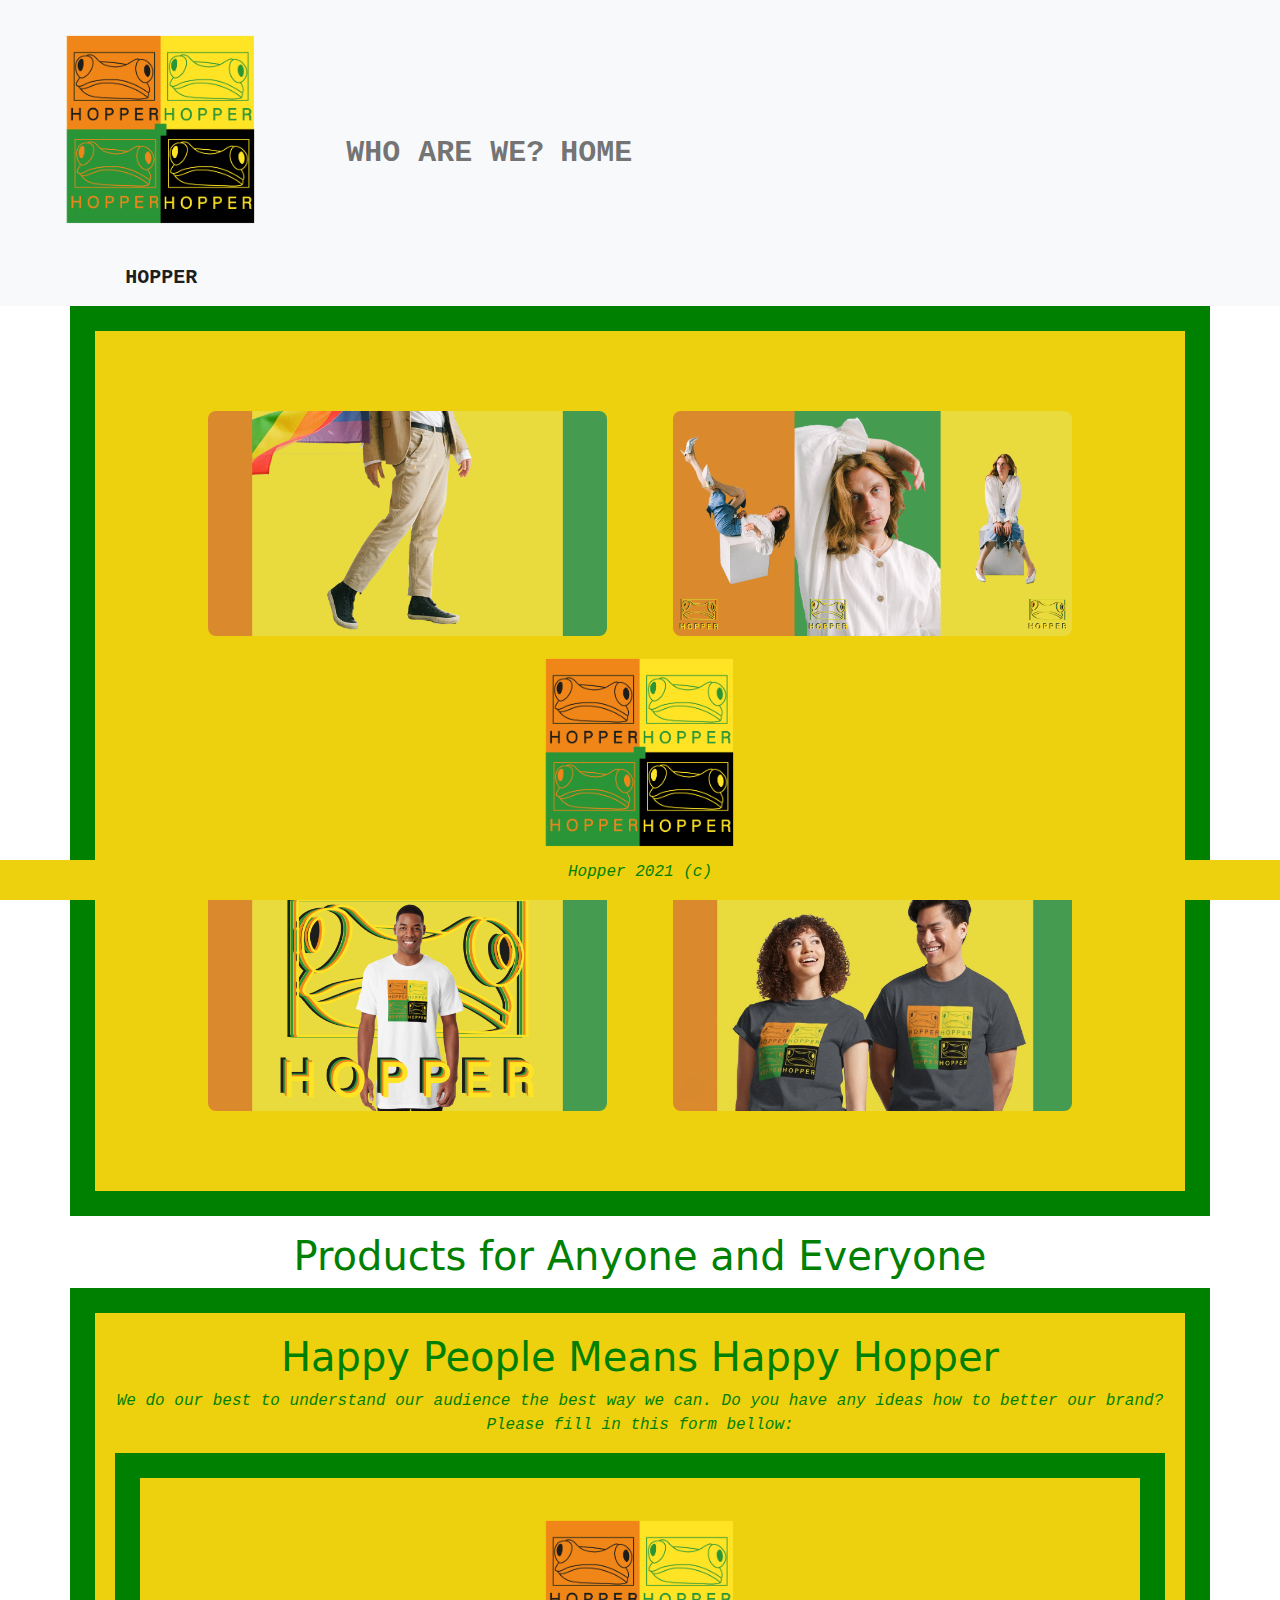
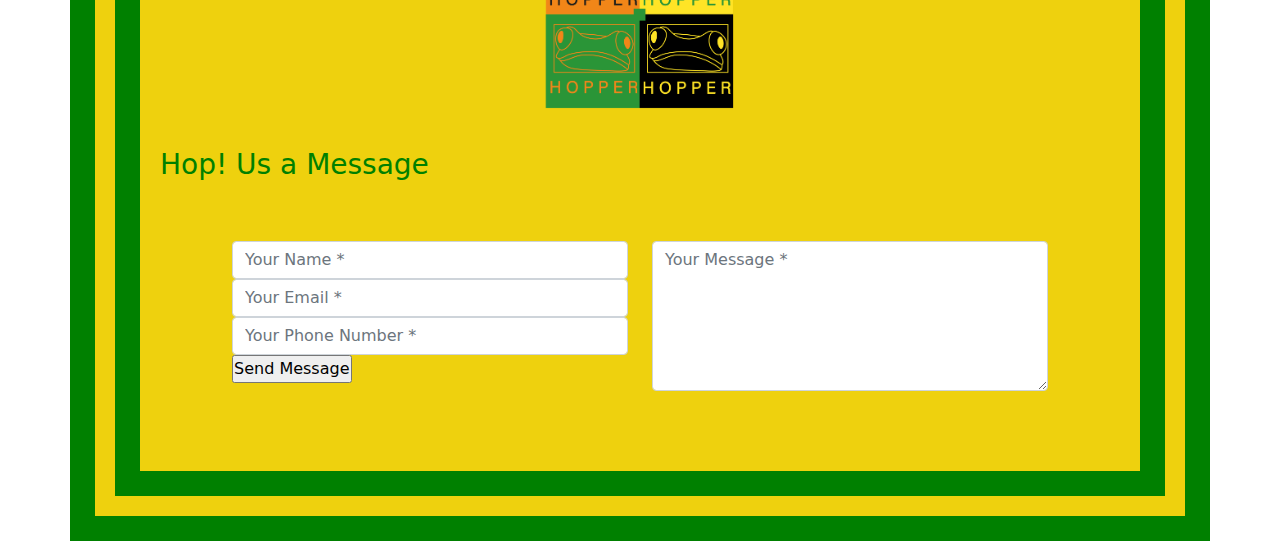
==== index.html @ ab245775 "Update index.html" ====
<!DOCTYPE html>

<html>
	<head>
		<link rel="stylesheet" href="css/bootstrap.min.css">
			<link href="css/my-styles.css" rel="stylesheet" type="text/css">
				<meta charset="utf-8">
    				<meta name="viewport" content="width=device-width, initial-scale=1">
			<title>Bootstrap</title>
	</head>
	<body>
 <header>	
<nav class="navbar navbar-expand-lg navbar-light bg-light">
  <a class="navbar-brand" href="index.html"> <img src="images/hopper-logo-on-t-shirt.png" alt="logo-hopper"> HOPPER </a>
    <ul class="navbar-nav mr-auto">
      <li class="nav-item">
        <a class="nav-link" href="190084.html">WHO ARE WE?</a>
		   </li>
      <li class="nav-item">
		  <a class="nav-link" href="index.html"> HOME </a>
		</li>
	  </ul>
</nav>
	  </header>
			<figure> 
	<div class="container">
			 <div class="row"> 
			   <div class="col-md-6"> 
					 <img src="images/beigepants.png" alt="Hopper beige pants">
				 </div>
  			 	  <div class="col-md-6">
					  <img src="images/hopper2.png" alt= "Hopper man in shirt">
					 	 </div>
				   
    				  <div class="col-md-12">
  					<img src="images/hopper-logo-on-t-shirt.png" alt= "Hopper logo on t-shirt">
						</div>

   				  <div class="col-md-6">
					<img src="images/hopper_long_t-shirt.png" alt= "Hopper long t-shirt">	  
					</div>

				 <div class="col-md-6"> 
					<img src="images/couple1.jpeg" alt= "couple">	  
      				 </div>

          </div>

       </div>
	    </figure>
	    <div class="col-sm-12 col-md-12 col-lg-12"> 
					<h1> Products for Anyone and Everyone </h1> 
		</div>
			<main> 
    <div class= "container" >
				<h1> Happy People Means Happy Hopper</h1>
				<p> We do our best to understand our audience the best way we can. Do you have any ideas how to better our brand? Please fill in this form bellow:</p>
		<div class="container contact-form">
            <div class="contact-image">
                <img src="images/hopper-logo-on-t-shirt.png" alt="Hopper_contact"/>
            </div>
            <form method="post">
                <h3>Hop! Us a Message</h3>
               <div class="row">
                    <div class="col-md-6">
                        <div class="form-group">
                            <input type="text" name="txtName" class="form-control" placeholder="Your Name *" value="" />
                        </div>
                        <div class="form-group">
                            <input type="text" name="txtEmail" class="form-control" placeholder="Your Email *" value="" />
                        </div>
                        <div class="form-group">
                            <input type="text" name="txtPhone" class="form-control" placeholder="Your Phone Number *" value="" />
                        </div>
                        <div class="form-group">
                            <input type="submit" name="btnSubmit" class="btnContact" value="Send Message" />
                        </div>
                    </div>
                    <div class="col-md-6">
                        <div class="form-group">
                            <textarea name="txtMsg" class="form-control" placeholder="Your Message *" style="width: 100%; height: 150px;"></textarea>
                        </div>
                    </div>
                </div>
            </form>
</div>
		
				</div>
		 </main>
	  
			<footer>
				<p> Hopper 2021 (c) </p>
			</footer>
    <script src="js/jquery-3.6.0.slim.min"></script>
			<script src="js/bootstrap.bundle.min.js"></script>
</body>
			</html>
---- css/my-styles.css ----
main { 
			color:green;
			}
		nav { 
		font-size: 30px; 
		color: green;
		background-color: #EED10E;
		font-weight: 700;
		font-style: normal;
}
		h1 { 
			color: green; 
			text-align: center;
			}
		h2 { 
			text-decoration: underline; 
			font-size: 20px; 
			}
		h5{ 
			font-weight: 700;
			font-style: normal;
			color: black;
			background: white;
			opacity: 0.6;
}
		p {
			color: green;
			font-style: italic; 
			font-family: 'Xanh Mono', monospace;
			align-content: center;
			text-align: center
			}
		img {
			border-radius: 8px;
  			display: block;
 			margin-left: auto;
  			margin-right: auto;
            max-width: 400px;
            max-height: 250px;
			}
		body {
			}
		header {
			color: green;
			background: #EED10E;
			font-style: italic; 
			font-family: 'Xanh Mono', monospace;
            width: 100%;
			text-align: center;
			}
		#my-id { 
			background-color: pink;
			font-style: italic; 
			}
		.row {   	
			margin: 40px;
			padding: 20px; 
			}
		.col { 
			margin: 40px;
			padding: 20px; 
			}
		.container-2 {
			width: 40px;
			height: 25px;
			}
		footer {
			position: fixed;
 			left: 0;
  			bottom: 0;
  			width: 100%;
 			background-color: #EED10E;
  			color: green;
  			text-align: center
			}
		.footer {
  			position: fixed;
 			left: 0;
  			bottom: 0;
  			width: 100%;
 			background-color: #EED10E;
  			color: green;
  			text-align: center;
			}
		.my-class { 
			text-align: center; 
			margin: 10px;
			}
		.container {
			background: #EED10E; 
			padding: 20px; 
			border: 25px solid green;
			}
		* 	{
			margin: 0;
			padding: 0;
			}
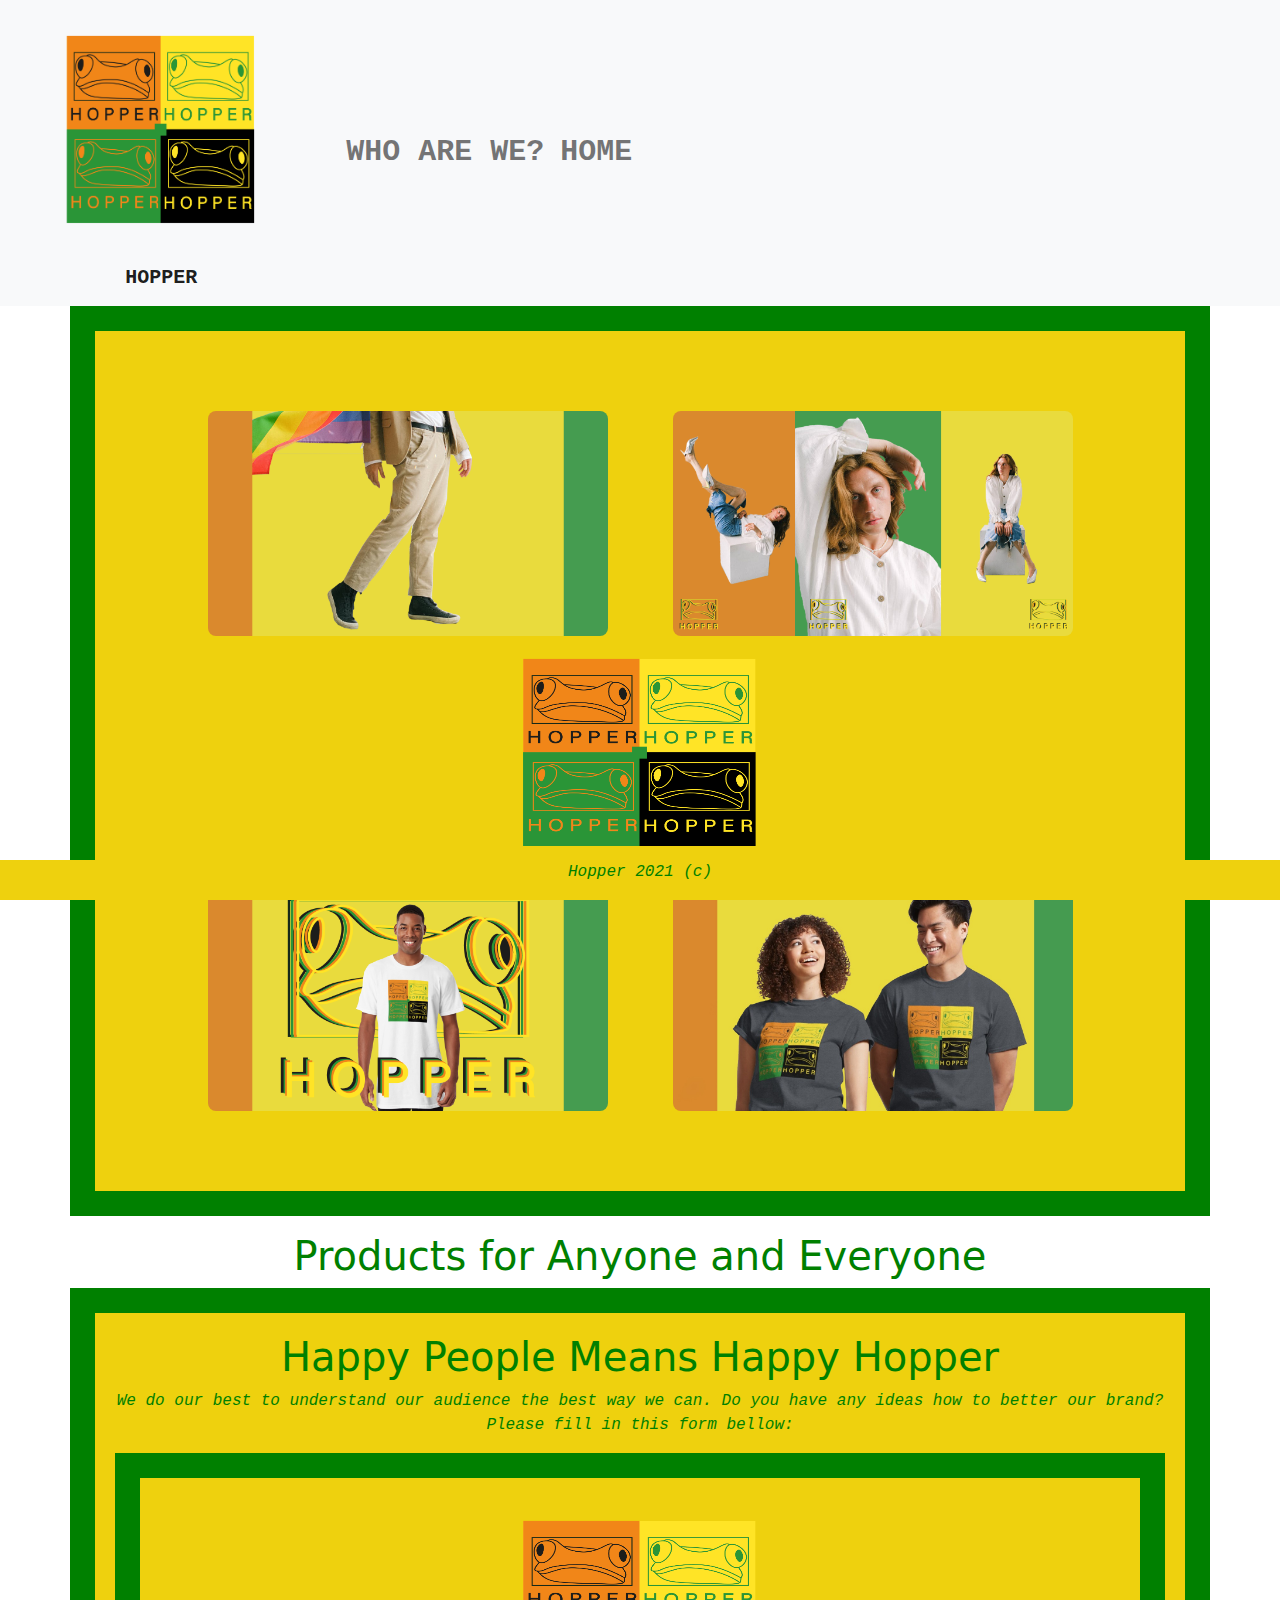
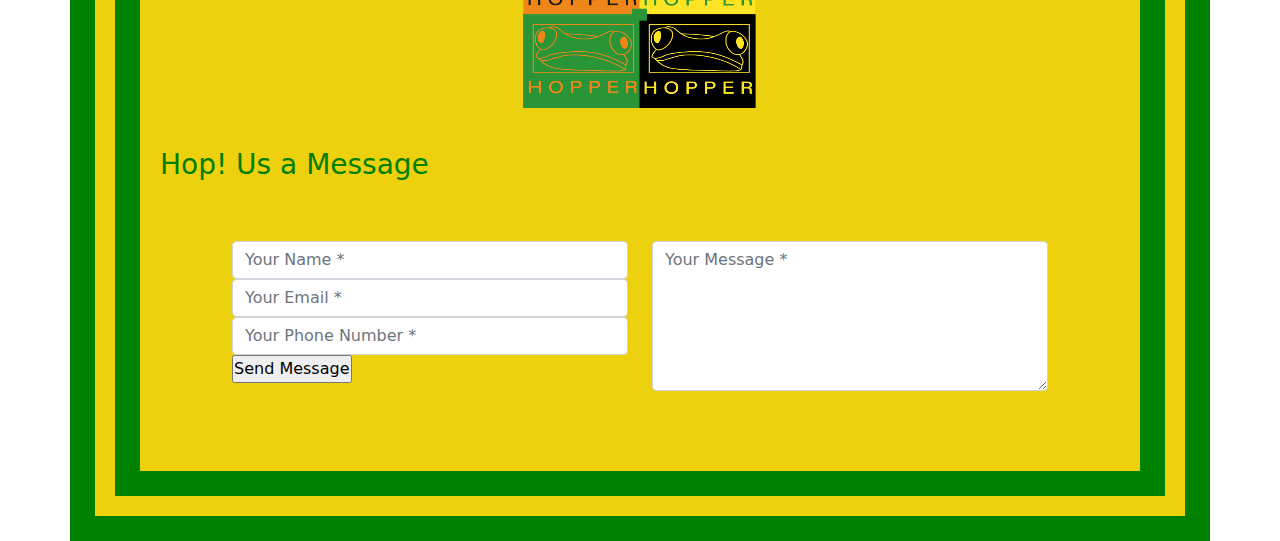
==== commit 7c5ab670: "Update index.html" ====
--- a/index.html
+++ b/index.html
@@ -26,22 +26,22 @@
 	<div class="container">
 			 <div class="row"> 
 			   <div class="col-md-6"> 
-					 <img src="images/beigepants.png" alt="Hopper beige pants">
+					 <img class="img-responsive" src="images/beigepants.png" alt="Hopper beige pants">
 				 </div>
   			 	  <div class="col-md-6">
-					  <img src="images/hopper2.png" alt= "Hopper man in shirt">
+					  <img class="img-responsive" src="images/hopper2.png" alt= "Hopper man in shirt">
 					 	 </div>
 				   
     				  <div class="col-md-12">
-  					<img src="images/hopper-logo-on-t-shirt.png" alt= "Hopper logo on t-shirt">
+  					<img class="img-responsive" src="images/hopper-logo-on-t-shirt.png" alt= "Hopper logo on t-shirt">
 						</div>
 
    				  <div class="col-md-6">
-					<img src="images/hopper_long_t-shirt.png" alt= "Hopper long t-shirt">	  
+					<img class="img-responsive" src="images/hopper_long_t-shirt.png" alt= "Hopper long t-shirt">	  
 					</div>
 
 				 <div class="col-md-6"> 
-					<img src="images/couple1.jpeg" alt= "couple">	  
+					<img class="img-responsive"  src="images/couple1.jpeg" alt= "couple">	  
       				 </div>
 
           </div>
@@ -57,7 +57,7 @@
 				<p> We do our best to understand our audience the best way we can. Do you have any ideas how to better our brand? Please fill in this form bellow:</p>
 		<div class="container contact-form">
             <div class="contact-image">
-                <img src="images/hopper-logo-on-t-shirt.png" alt="Hopper_contact"/>
+                <img class="img-responsive" src="images/hopper-logo-on-t-shirt.png" alt="Hopper_contact"/>
             </div>
             <form method="post">
                 <h3>Hop! Us a Message</h3>
--- a/css/my-styles.css
+++ b/css/my-styles.css
@@ -2,11 +2,11 @@
 			color:green;
 			}
 		nav { 
-		font-size: 30px; 
-		color: green;
-		background-color: #EED10E;
-		font-weight: 700;
-		font-style: normal;
+			font-size: 30px; 
+			color: green;
+			background-color: #EED10E;
+			font-weight: 700;
+			font-style: normal;
 }
 		h1 { 
 			color: green; 
@@ -37,6 +37,8 @@
   			margin-right: auto;
             max-width: 400px;
             max-height: 250px;
+			width: 100%;
+			height: auto;
 			}
 		body {
 			}
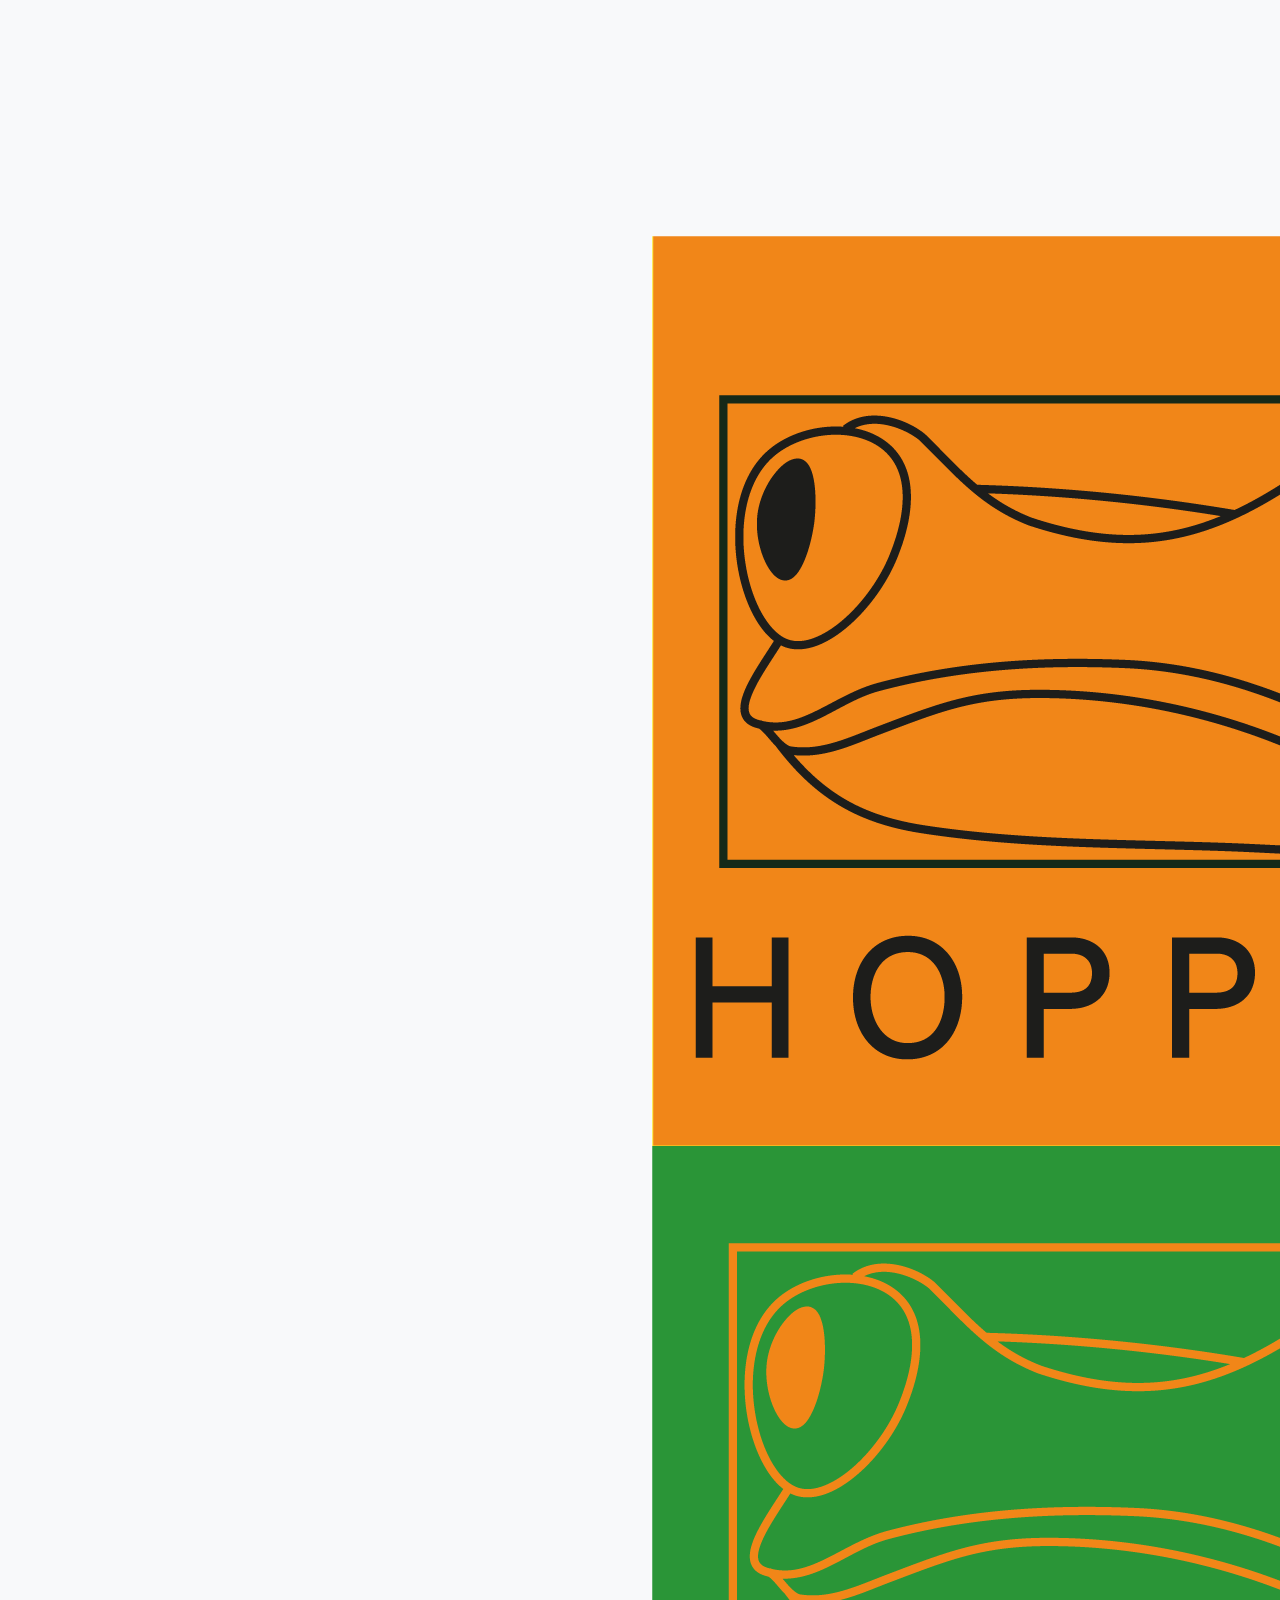
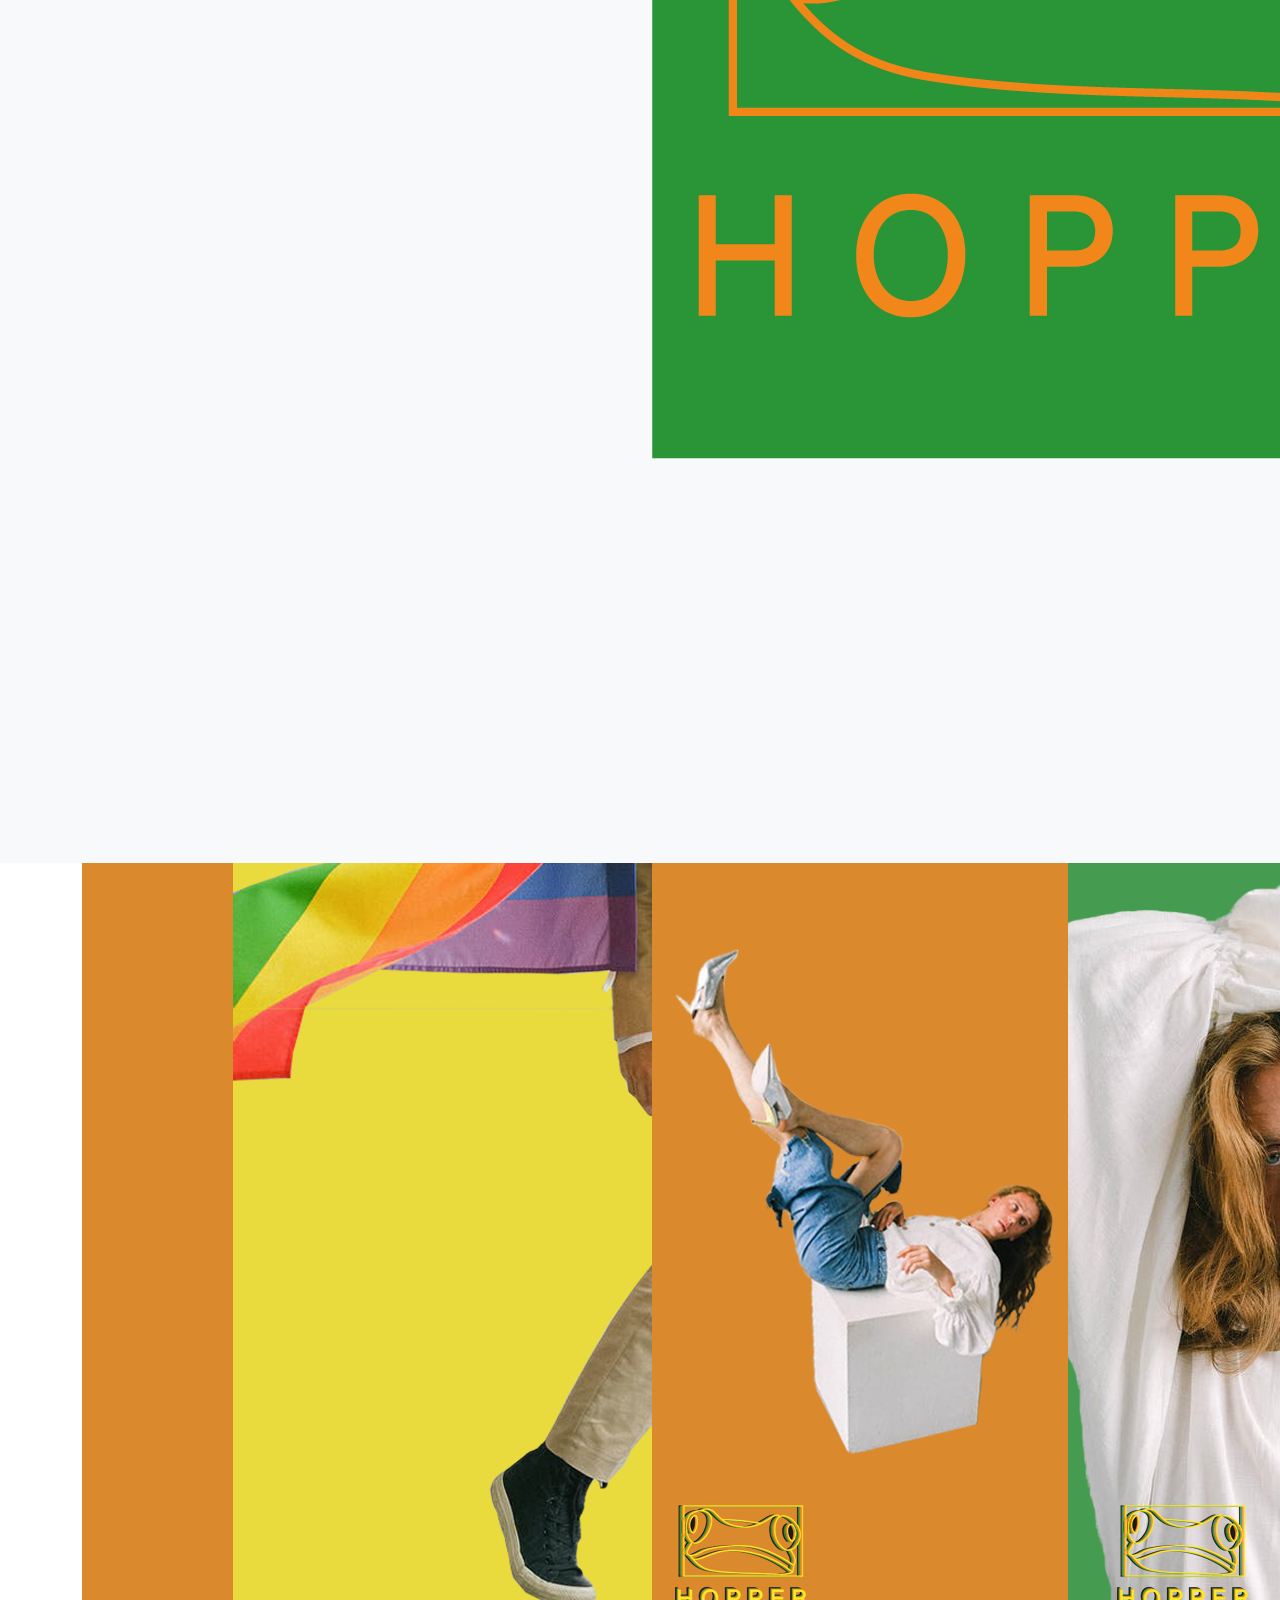
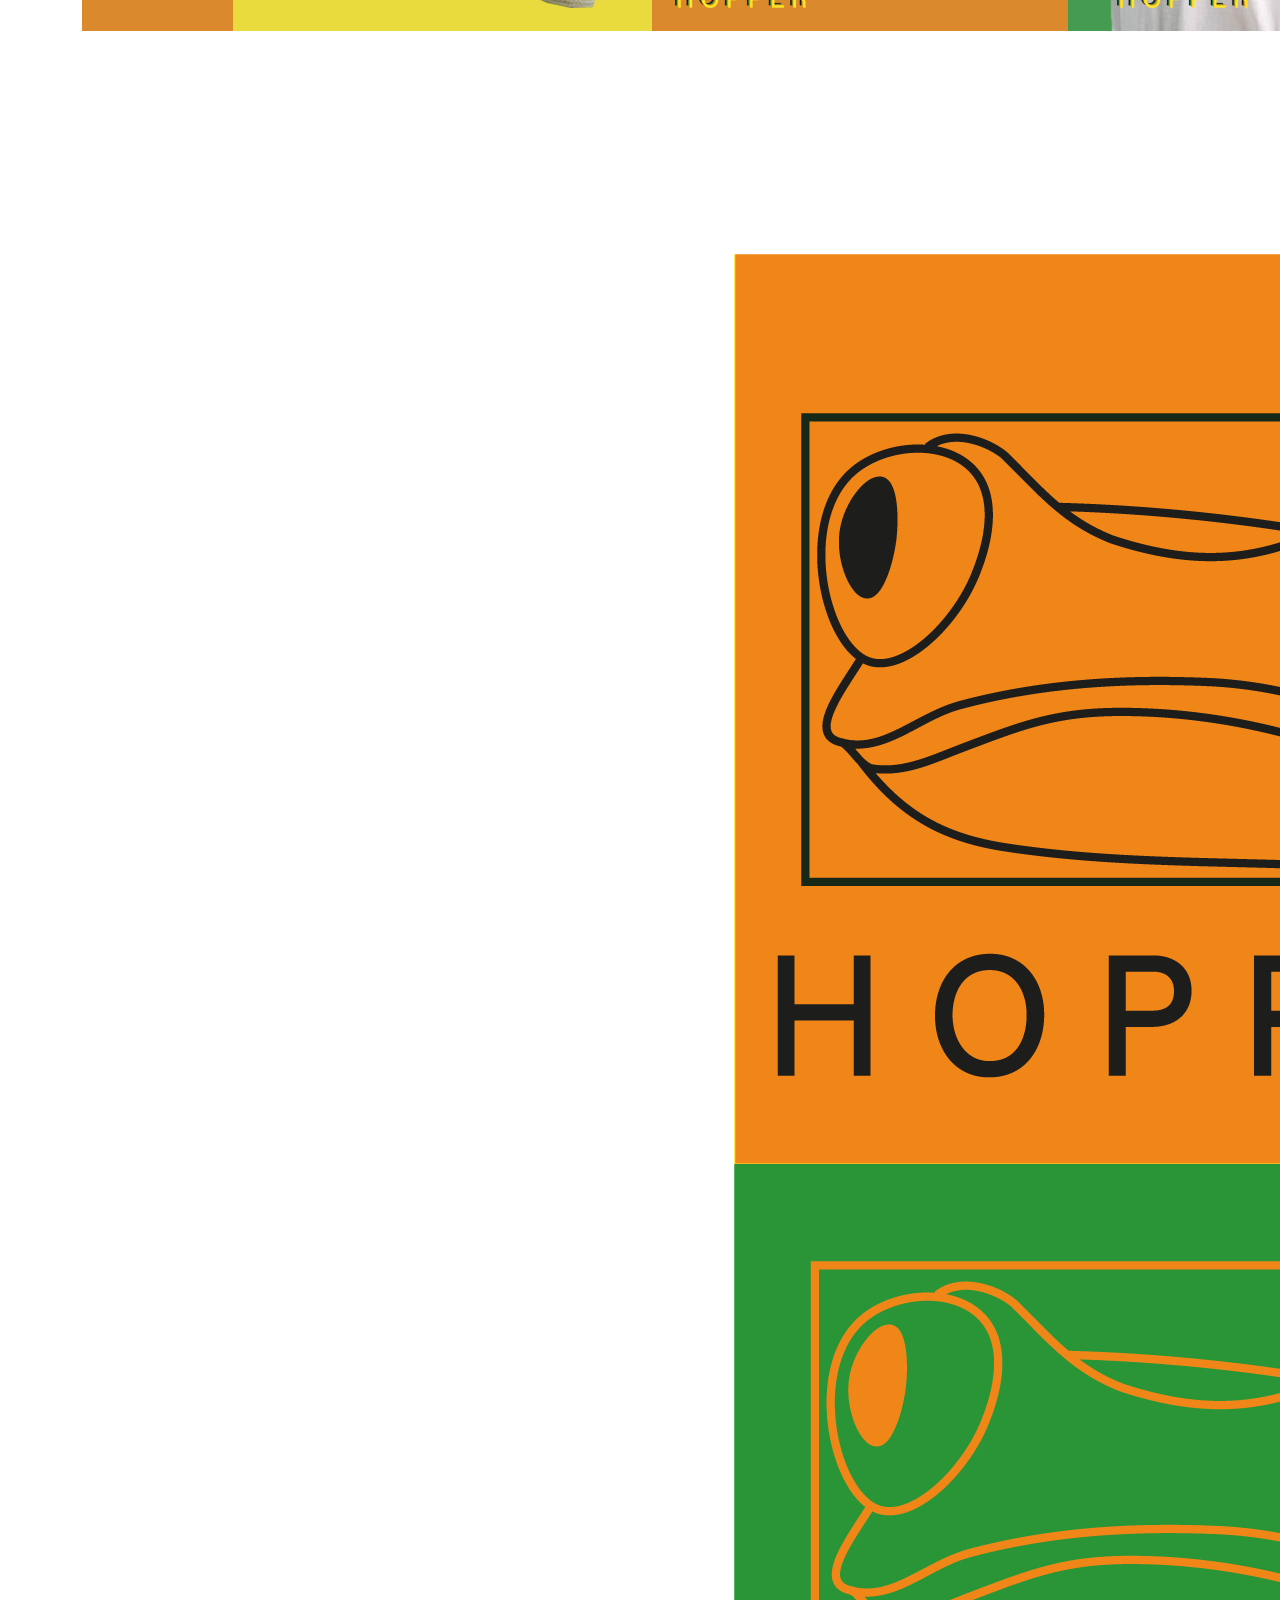
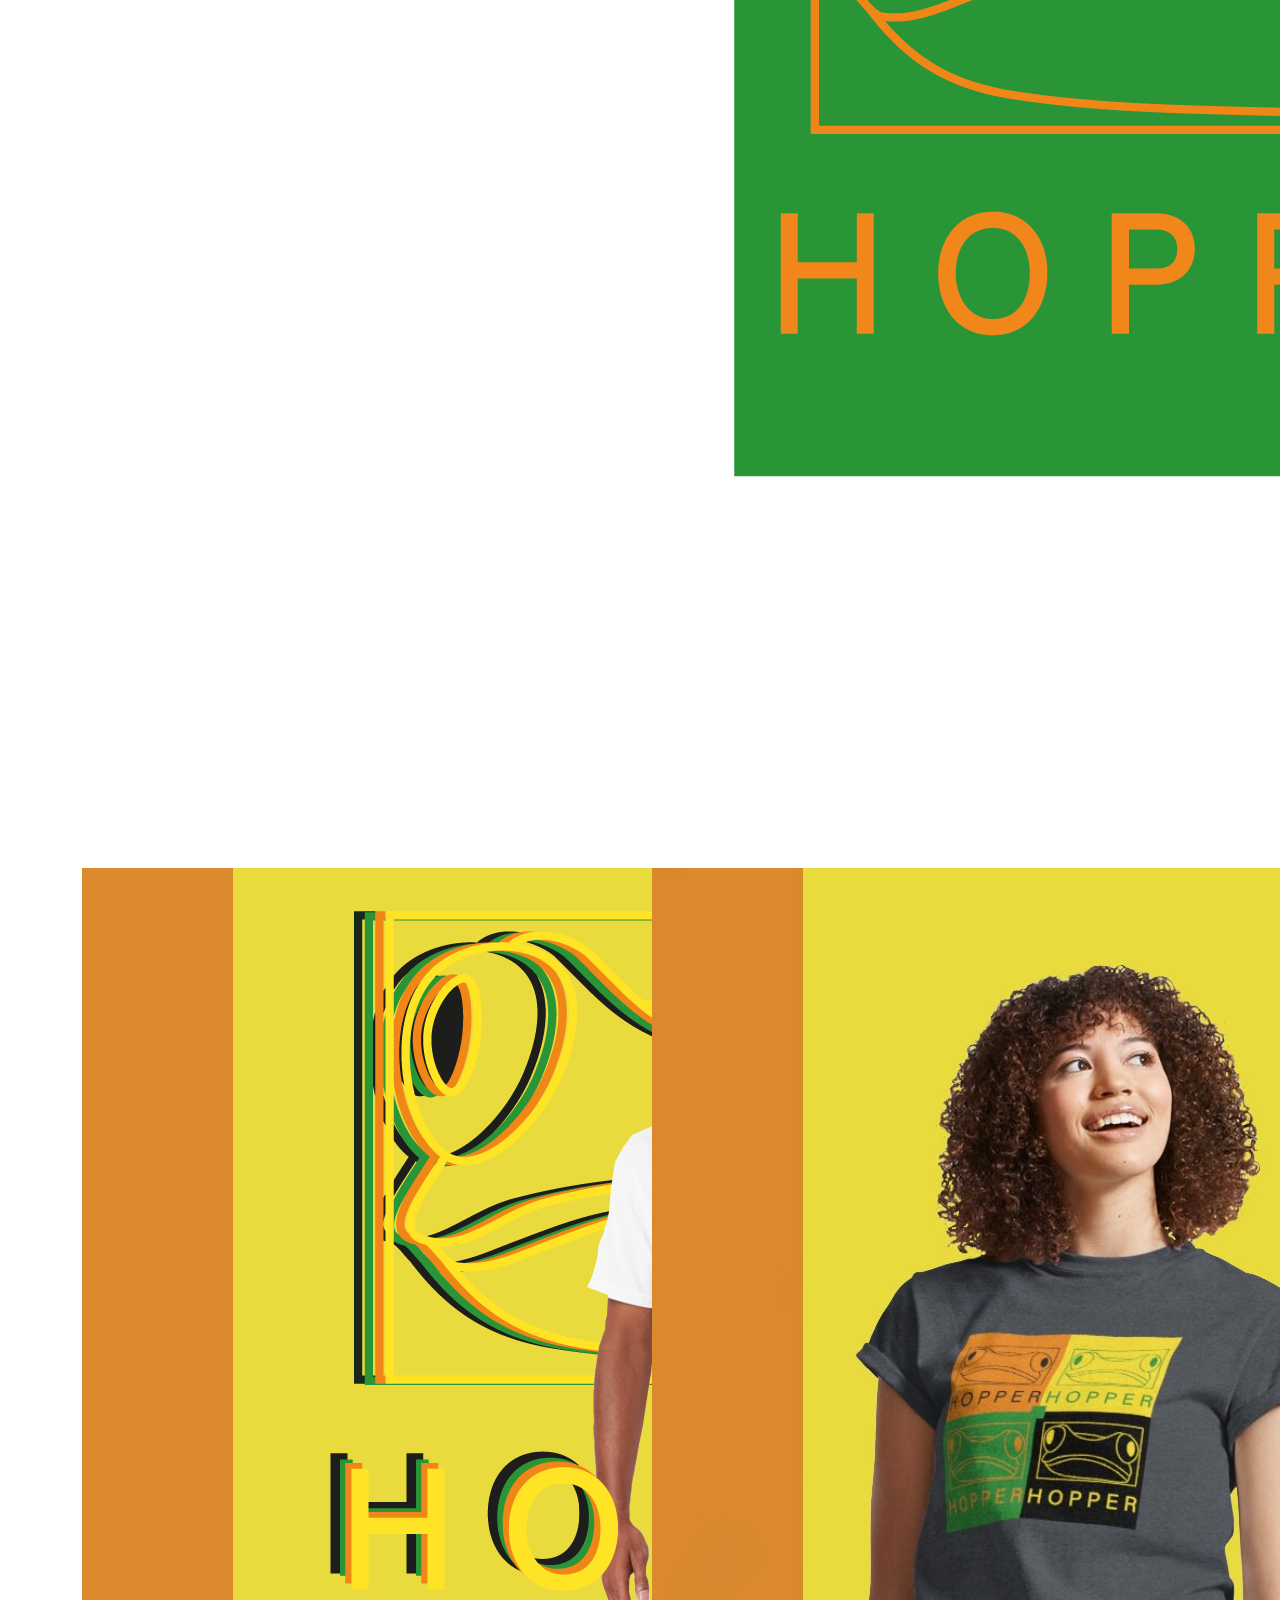
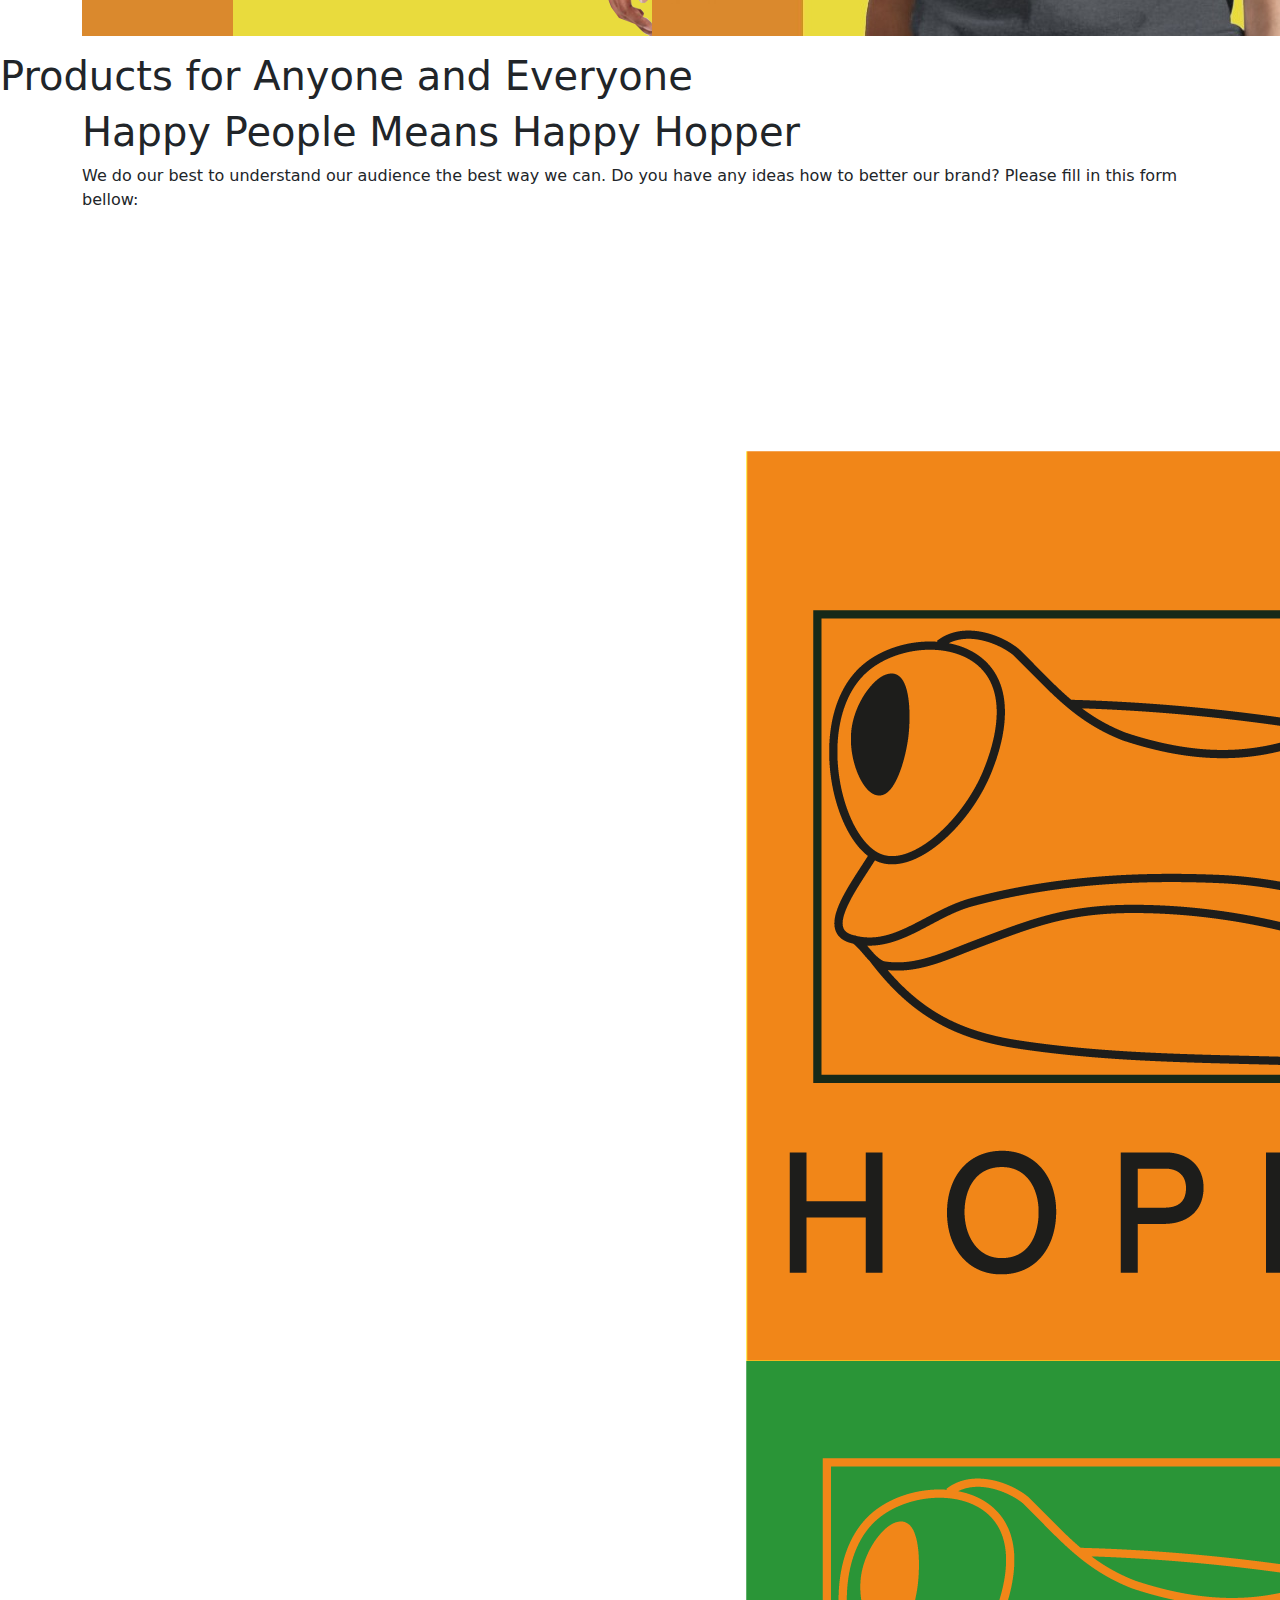
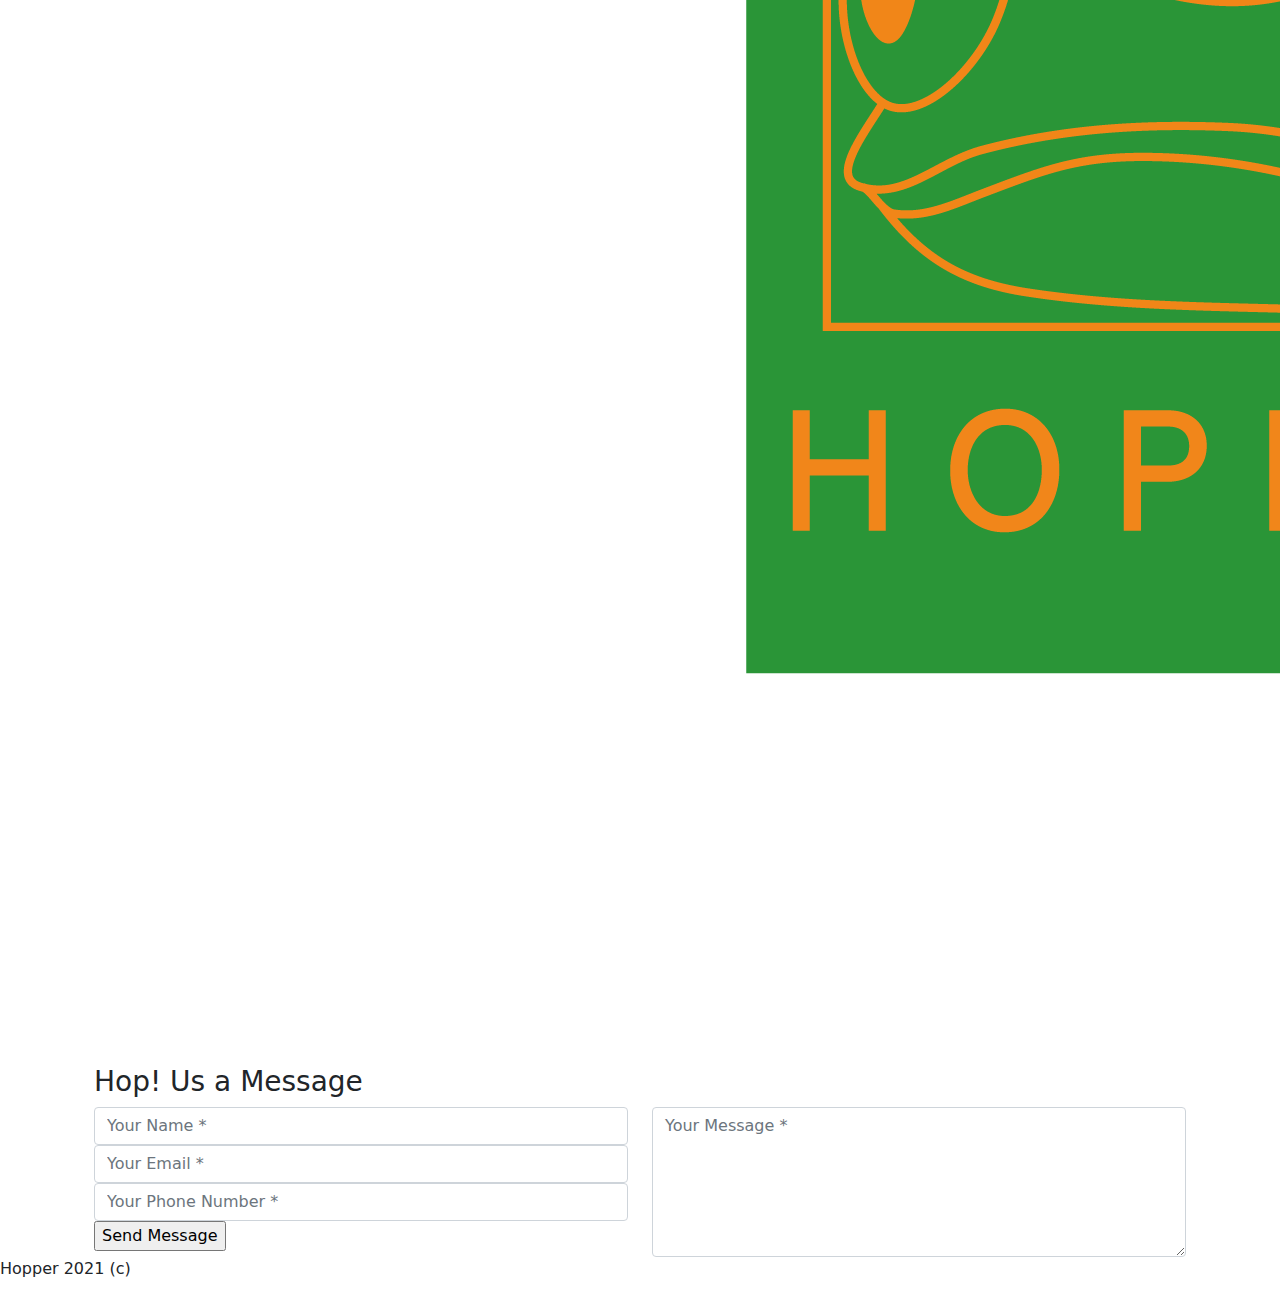
==== commit 7fe3bc1d: "Update index.html" ====
--- a/index.html
+++ b/index.html
@@ -3,7 +3,7 @@
 <html>
 	<head>
 		<link rel="stylesheet" href="css/bootstrap.min.css">
-			<link href="css/my-styles.css" rel="stylesheet" type="text/css">
+			<link href="css/styles.css" rel="stylesheet" type="text/css">
 				<meta charset="utf-8">
     				<meta name="viewport" content="width=device-width, initial-scale=1">
 			<title>Bootstrap</title>
@@ -11,7 +11,7 @@
 	<body>
  <header>	
 <nav class="navbar navbar-expand-lg navbar-light bg-light">
-  <a class="navbar-brand" href="index.html"> <img src="images/hopper-logo-on-t-shirt.png" alt="logo-hopper"> HOPPER </a>
+  <a class="navbar-brand" href="index.html"> <img class="img-responsive" src="images/hopper-logo-on-t-shirt.png" alt="logo-hopper"> HOPPER </a>
     <ul class="navbar-nav mr-auto">
       <li class="nav-item">
         <a class="nav-link" href="190084.html">WHO ARE WE?</a>
@@ -48,7 +48,7 @@
 
        </div>
 	    </figure>
-	    <div class="col-sm-12 col-md-12 col-lg-12"> 
+	    <div class="col-sm-3 col-md-6 col-lg-12"> 
 					<h1> Products for Anyone and Everyone </h1> 
 		</div>
 			<main> 
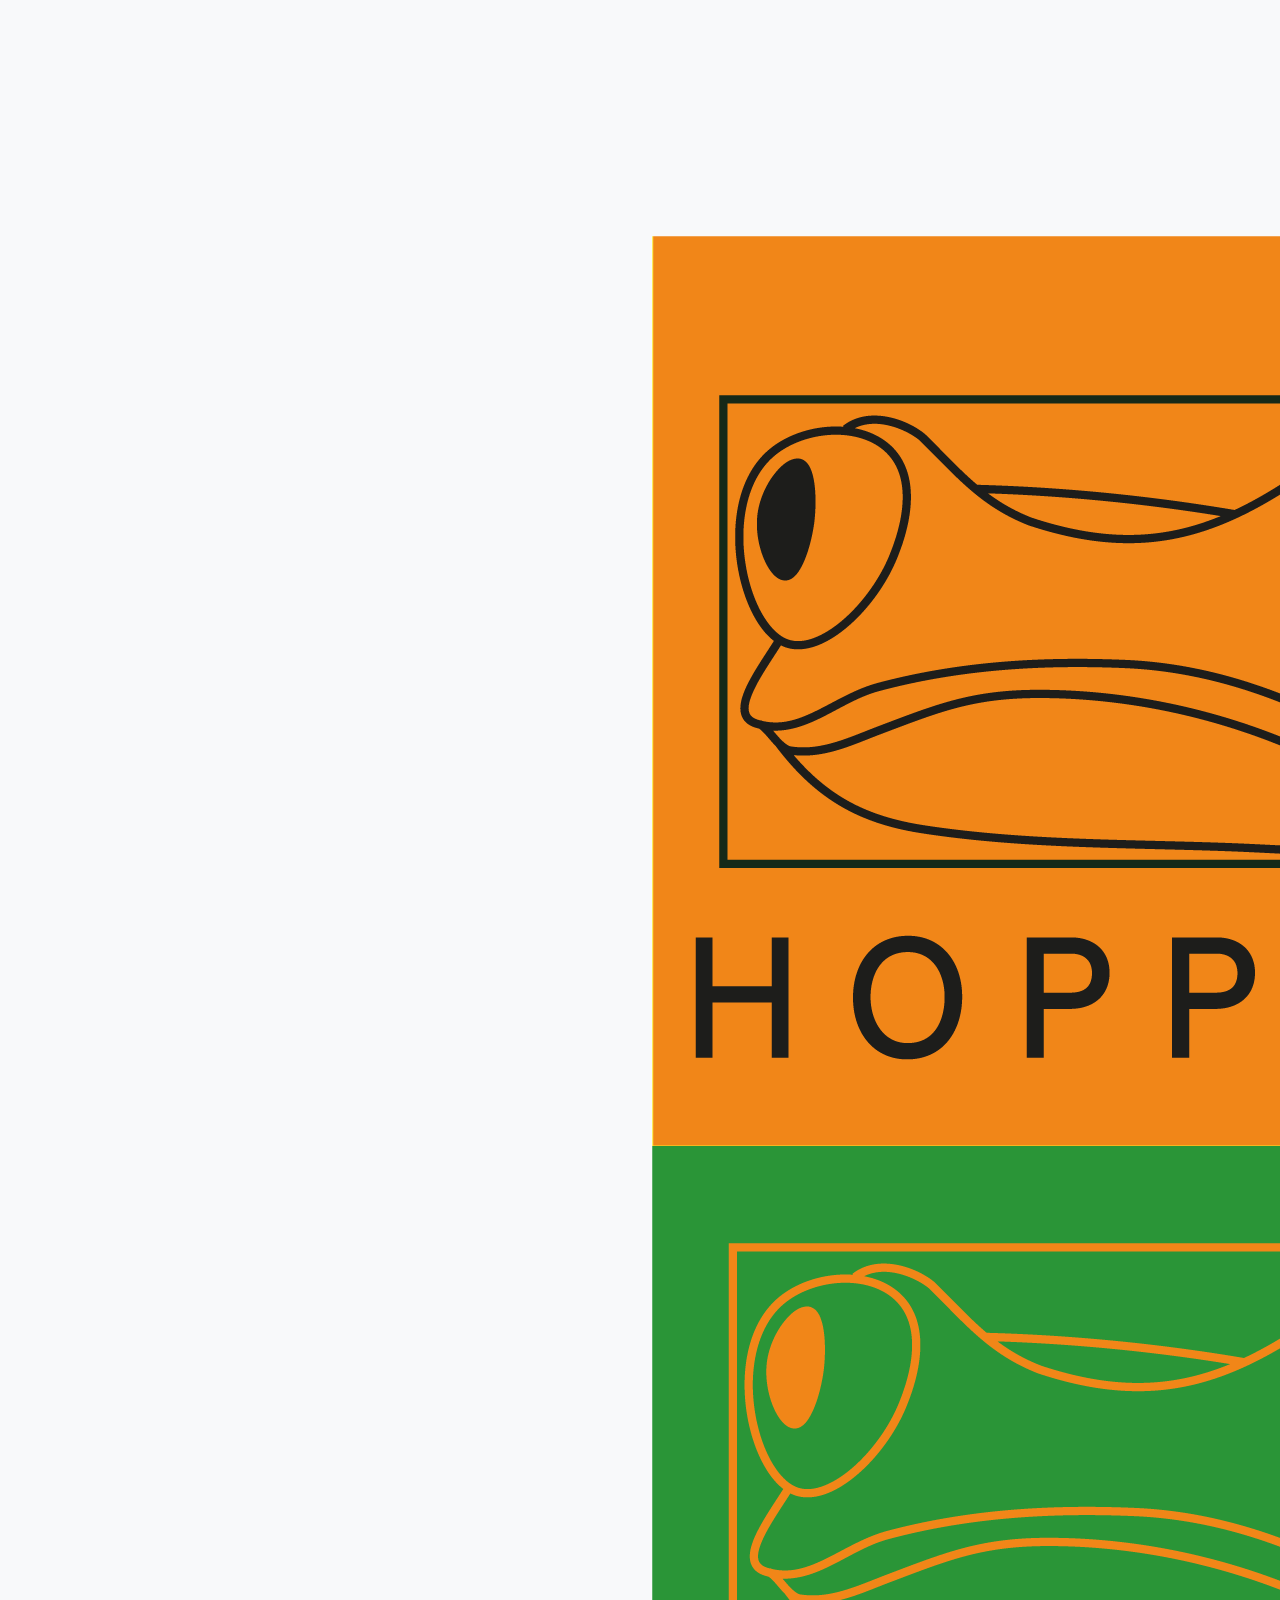
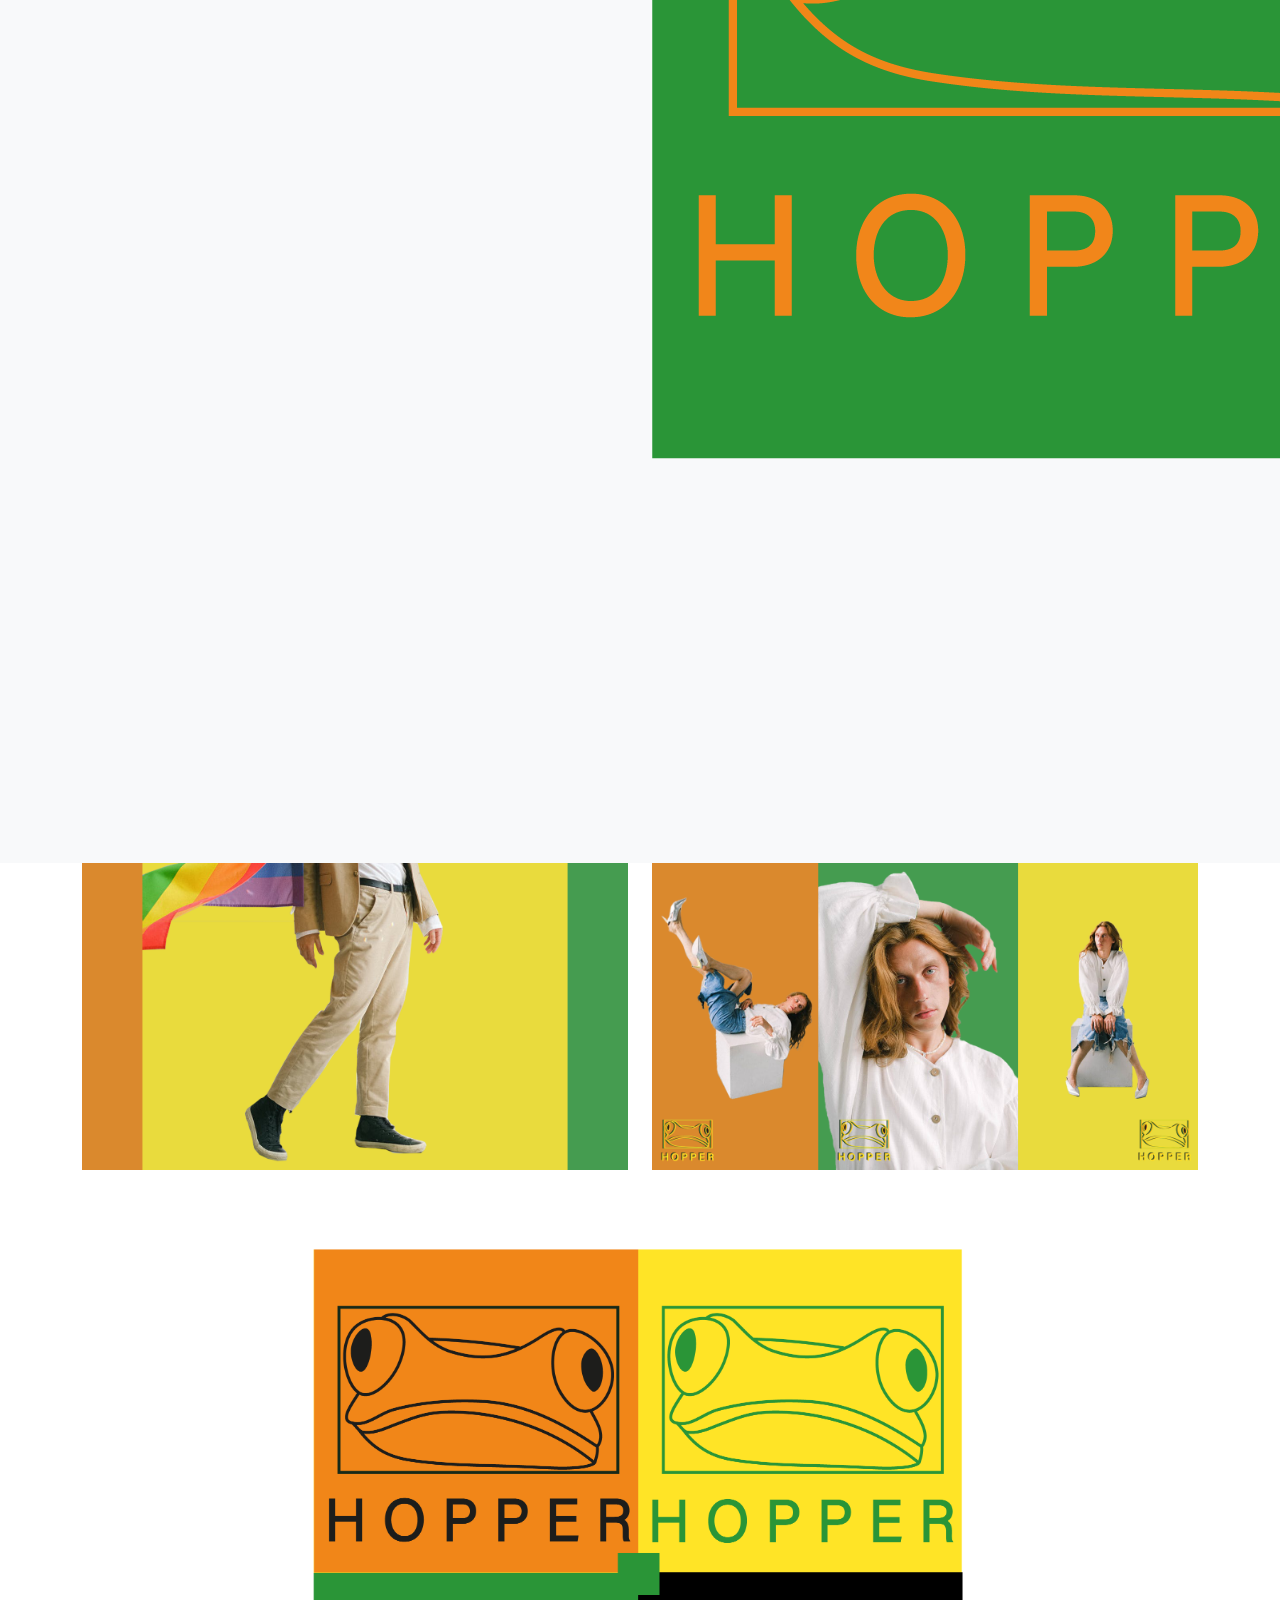
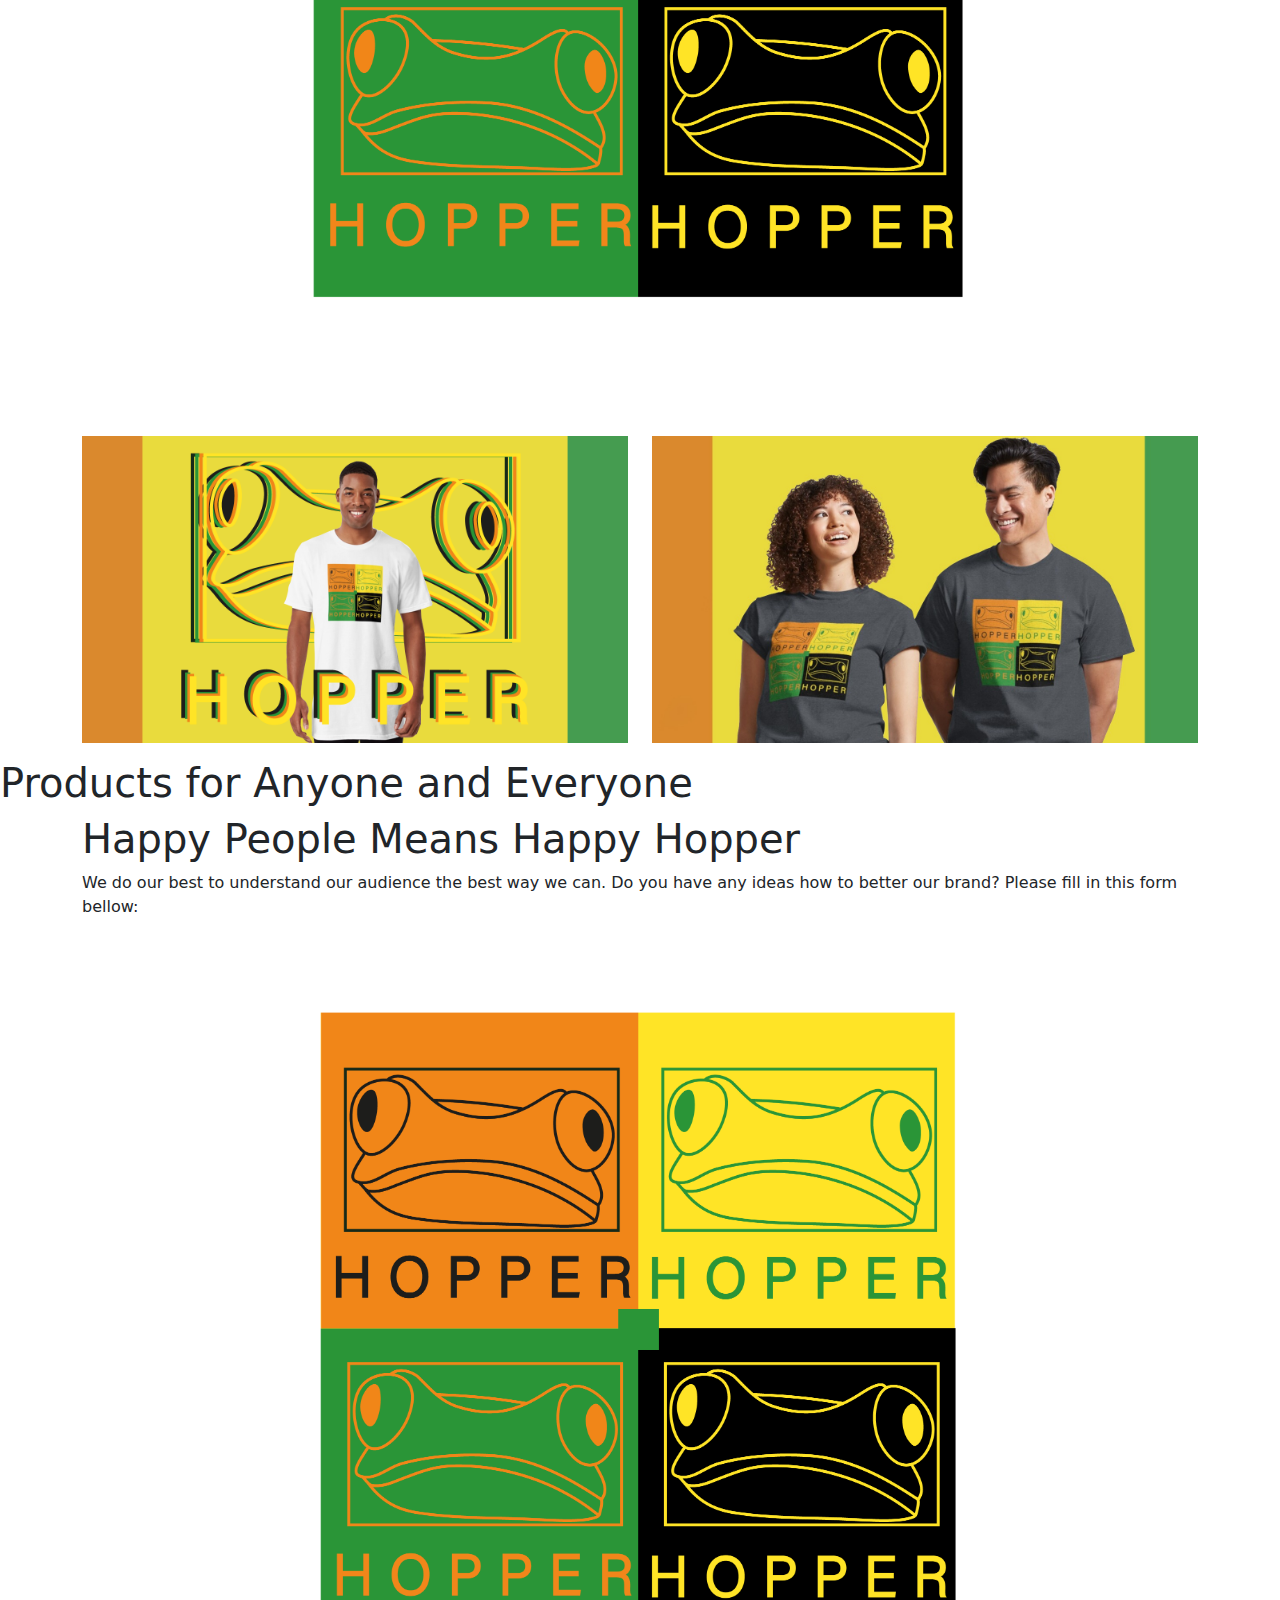
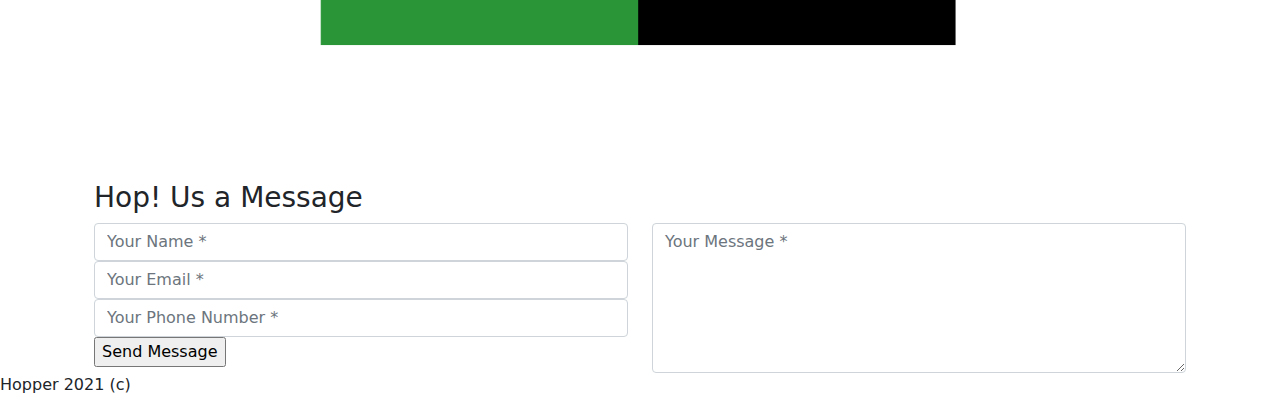
==== commit be092abc: "Update index.html" ====
--- a/index.html
+++ b/index.html
@@ -26,22 +26,22 @@
 	<div class="container">
 			 <div class="row"> 
 			   <div class="col-md-6"> 
-					 <img class="img-responsive" src="images/beigepants.png" alt="Hopper beige pants">
+					 <img class="img-fluid" src="images/beigepants.png" alt="Hopper beige pants">
 				 </div>
   			 	  <div class="col-md-6">
-					  <img class="img-responsive" src="images/hopper2.png" alt= "Hopper man in shirt">
+					  <img class="img-fluid" src="images/hopper2.png" alt= "Hopper man in shirt">
 					 	 </div>
 				   
     				  <div class="col-md-12">
-  					<img class="img-responsive" src="images/hopper-logo-on-t-shirt.png" alt= "Hopper logo on t-shirt">
+  					<img class="img-fluid" src="images/hopper-logo-on-t-shirt.png" alt= "Hopper logo on t-shirt">
 						</div>
 
    				  <div class="col-md-6">
-					<img class="img-responsive" src="images/hopper_long_t-shirt.png" alt= "Hopper long t-shirt">	  
+					<img class="img-fluid" src="images/hopper_long_t-shirt.png" alt= "Hopper long t-shirt">	  
 					</div>
 
 				 <div class="col-md-6"> 
-					<img class="img-responsive"  src="images/couple1.jpeg" alt= "couple">	  
+					<img class="img-fluid"  src="images/couple1.jpeg" alt= "couple">	  
       				 </div>
 
           </div>
@@ -57,7 +57,7 @@
 				<p> We do our best to understand our audience the best way we can. Do you have any ideas how to better our brand? Please fill in this form bellow:</p>
 		<div class="container contact-form">
             <div class="contact-image">
-                <img class="img-responsive" src="images/hopper-logo-on-t-shirt.png" alt="Hopper_contact"/>
+                <img class="img-fluid" src="images/hopper-logo-on-t-shirt.png" alt="Hopper_contact"/>
             </div>
             <form method="post">
                 <h3>Hop! Us a Message</h3>
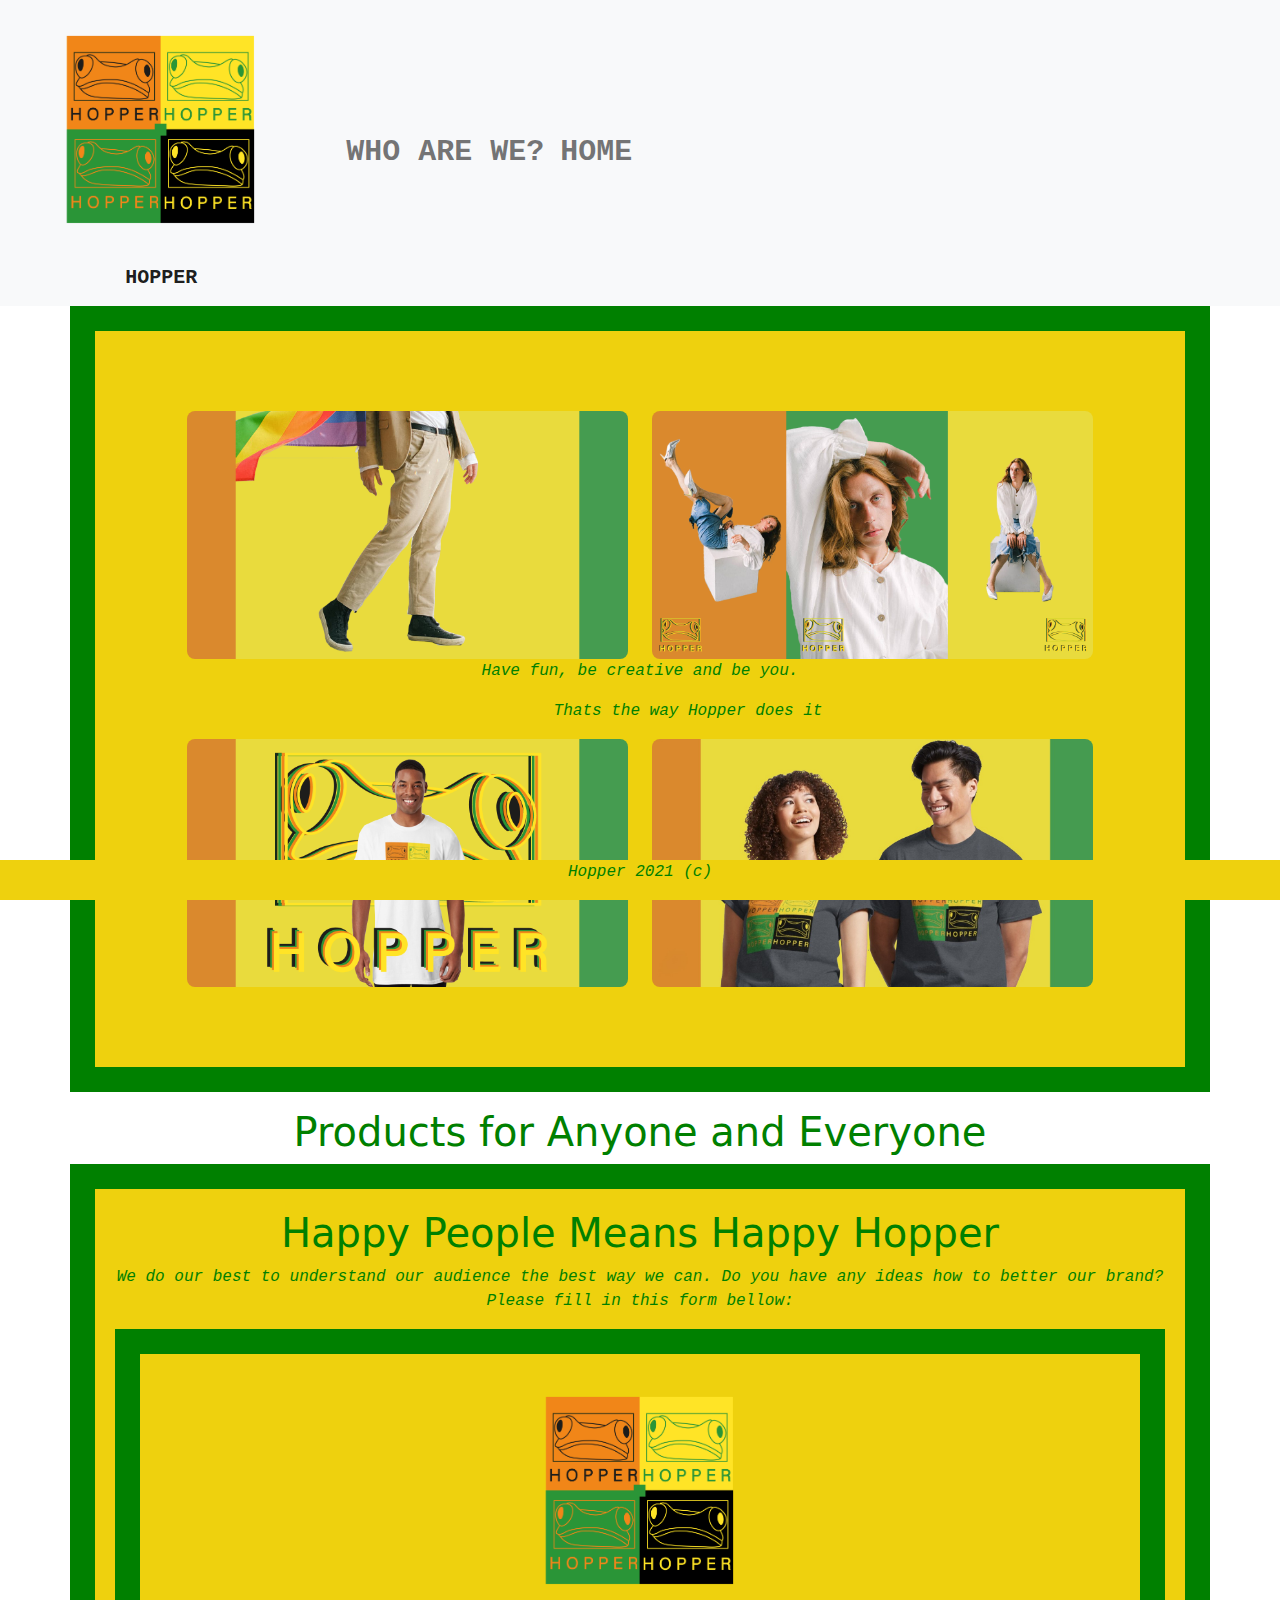
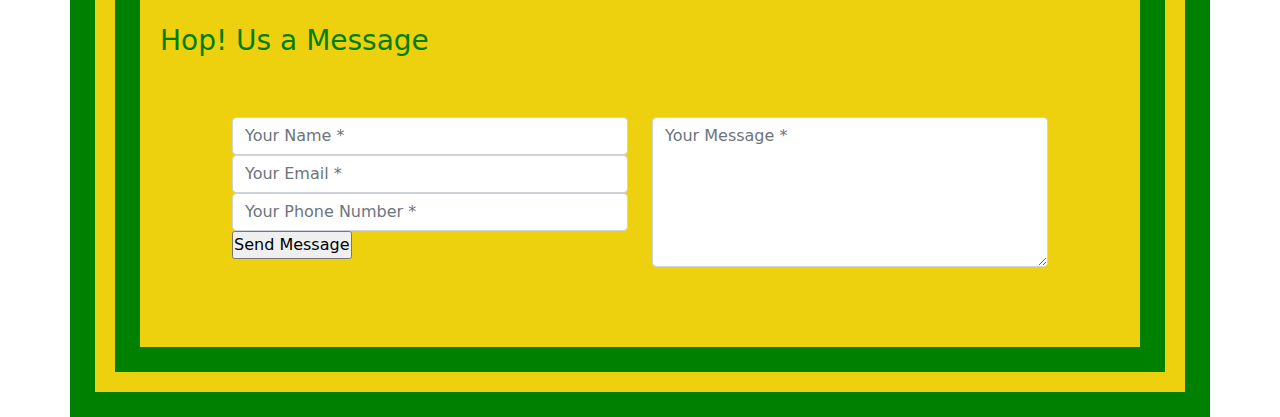
==== commit 4e18d409: "changed all the feedback" ====
--- a/index.html
+++ b/index.html
@@ -33,8 +33,9 @@
 					 	 </div>
 				   
     				  <div class="col-md-12">
-  					<img class="img-fluid" src="images/hopper-logo-on-t-shirt.png" alt= "Hopper logo on t-shirt">
-						</div>
+					    <p> Have fun, be creative and be you.</p>
+						  <p>&nbsp; &nbsp; &nbsp; &nbsp; &nbsp; Thats the way Hopper does it</p>
+                      </div>
 
    				  <div class="col-md-6">
 					<img class="img-fluid" src="images/hopper_long_t-shirt.png" alt= "Hopper long t-shirt">	  
--- a/css/styles.css
+++ b/css/styles.css
@@ -0,0 +1,104 @@
+		main { 
+			color:green;
+			}
+		nav { 
+			font-size: 30px; 
+			color: green;
+			background-color: #EED10E;
+			font-weight: 700;
+			font-style: normal;
+}
+		h1 { 
+			color: green; 
+			text-align: center;
+			}
+		h2 { 
+			text-decoration: underline; 
+			font-size: 20px; 
+			}
+		h5{ 
+			font-weight: 700;
+			font-style: normal;
+			color: black;
+			background: white;
+			opacity: 0.6;
+}
+		p {
+			color: green;
+			font-style: italic; 
+			font-family: 'Xanh Mono', monospace;
+			align-content: center;
+			text-align: center
+			}
+		img {
+			border-radius: 8px;
+  			display: block;
+ 			margin-left: auto;
+  			margin-right: auto;
+            		max-width: 400px;
+           		max-height: 250px;
+			width: 100%;
+			height: auto;
+			}
+		body {
+			}
+		header {
+			color: green;
+			background: #EED10E;
+			font-style: italic; 
+			font-family: 'Xanh Mono', monospace;
+            width: 100%;
+			text-align: center;
+			}
+		#my-id { 
+			background-color: pink;
+			font-style: italic; 
+			}
+		.row {   	
+			margin: 40px;
+			padding: 20px; 
+			}
+		.col { 
+			margin: 40px;
+			padding: 20px; 
+			}
+		.container-2 {
+			width: 40px;
+			height: 25px;
+			}
+		.img-fluid {
+			align-content: center;
+			width: auto;
+			height: auto;
+			} 
+		footer {
+			position: fixed;
+ 			left: 0;
+  			bottom: 0;
+  			width: 100%;
+ 			background-color: #EED10E;
+  			color: green;
+  			text-align: center
+			}
+		.footer {
+  			position: fixed;
+ 			left: 0;
+  			bottom: 0;
+  			width: 100%;
+ 			background-color: #EED10E;
+  			color: green;
+  			text-align: center;
+			}
+		.my-class { 
+			text-align: center; 
+			margin: 10px;
+			}
+		.container {
+			background: #EED10E; 
+			padding: 20px; 
+			border: 25px solid green;
+			}
+		* 	{
+			margin: 0;
+			padding: 0;
+			}
